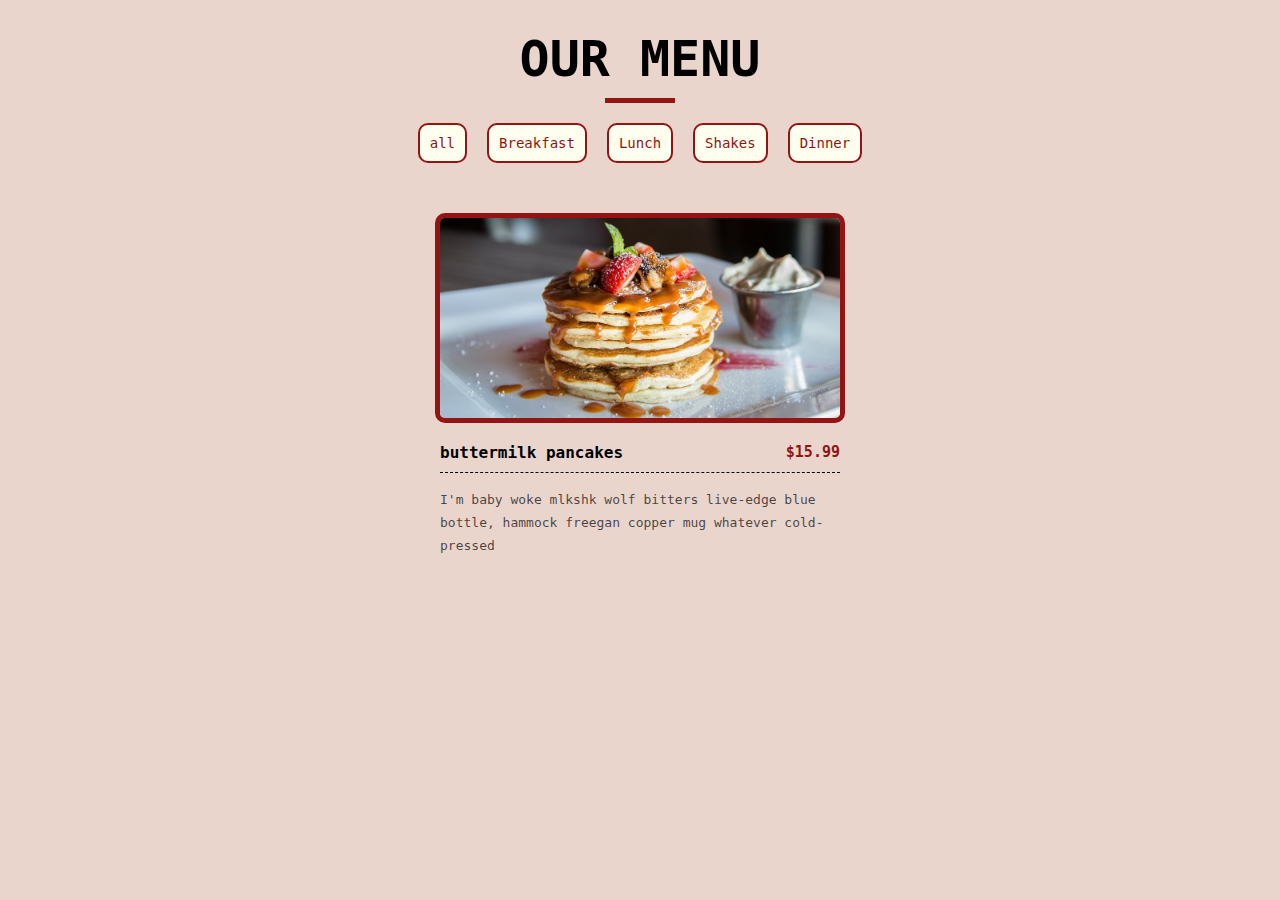
==== project8/index.html @ c80edffa "update projects" ====
<!DOCTYPE html>
<html lang="en">

<head>
    <meta charset="UTF-8">
    <meta http-equiv="X-UA-Compatible" content="IE=edge">
    <meta name="viewport" content="width=device-width, initial-scale=1.0">
    <link rel="stylesheet" href="https://cdnjs.cloudflare.com/ajax/libs/font-awesome/5.14.0/css/all.min.css" />
    <link rel="stylesheet" href="style.css">
    <title>Restaurant Menu Page</title>
</head>

<body>
    <section>
        <H1>Our Menu</H1>
        <div class="line"></div>
        <div class="btn-container">
            <button>all</button>
            <button>Breakfast</button>
            <button>Lunch</button>
            <button>Shakes</button>
            <button>Dinner</button>
        </div>

        <section class="article-center">
            <article class="container">
                <img class="photo" src="images/item-1.jpeg">
                <div class="info-article">
                    <header class="header-container">
                        <h4 class="name">buttermilk pancakes</h4>
                        <h4 class="price">$15.99</h4>
                    </header>
                    <p class="info">I'm baby woke mlkshk wolf bitters live-edge blue bottle, hammock freegan copper mug whatever cold-pressed</p>
                </div>
            </article>
        </section>
    </section>


    <script src="main.js"></script>
</body>

</html>
---- project8/style.css ----
* {
    font-family: monospace;
    margin: 0;
}

:root {
    --bg-yellow: #fffff0;
    --red: #941313;
    --bg-body: #a0421c38;
    --transition: all 0.3s linear;
    --shadow: 4px 10px 10px rgba(0, 0, 0, 0.3);
}

button {
    border: none;
    background-color: transparent;

    border: 2px solid var(--red);
    color: var(--red);
    background-color: var(--bg-yellow);
    padding: 10px;
    border-radius: 10px;
    font-size: 14px;

}

button:hover {
    cursor: pointer;
    background-color: var(--red);
    color: var(--bg-yellow);
    transition: var(--transition);
}

body {
    background-color: var(--bg-body);
}

.line {
    background-color: #941313;
    width: 70px;
    height: 5px;

    margin: 0 auto;
}

h1 {
    text-align: center;
    text-transform: uppercase;
    font-size: 50px;
    margin: 30px 0 10px 0;
}

.btn-container {
    display: flex;
    justify-content: center;
    padding: 0 1rem;
    gap: 20px;

    margin-top: 20px;
}

.photo {
    display: block;
    height: 200px;
    width: 100%;
    object-fit: cover;

    border: var(--red) solid 5px;
    border-radius: 10px;
}

.container {
    display: flex;
    flex-direction: column;
    align-items: center;

    margin: 0 2rem;
    max-width: 400px;

   
}

.article-center {
    display: flex;
    align-items: center;
    flex-direction: column;
    gap: 40px;
    margin-top: 50px;
}

.header-container {
    display: flex;
    justify-content: space-between;

    border-bottom: 1px dashed;
    padding-bottom: 10px;
}

.info-article {
    margin-top: 20px;

}

.name {
    font-size: 16px;
}

.price {
    font-size: 15px;
    color: var(--red);
}

.info {
    margin-top: 15px;
    line-height: 23px;
    color: rgba(0, 0, 0, 0.7);
}
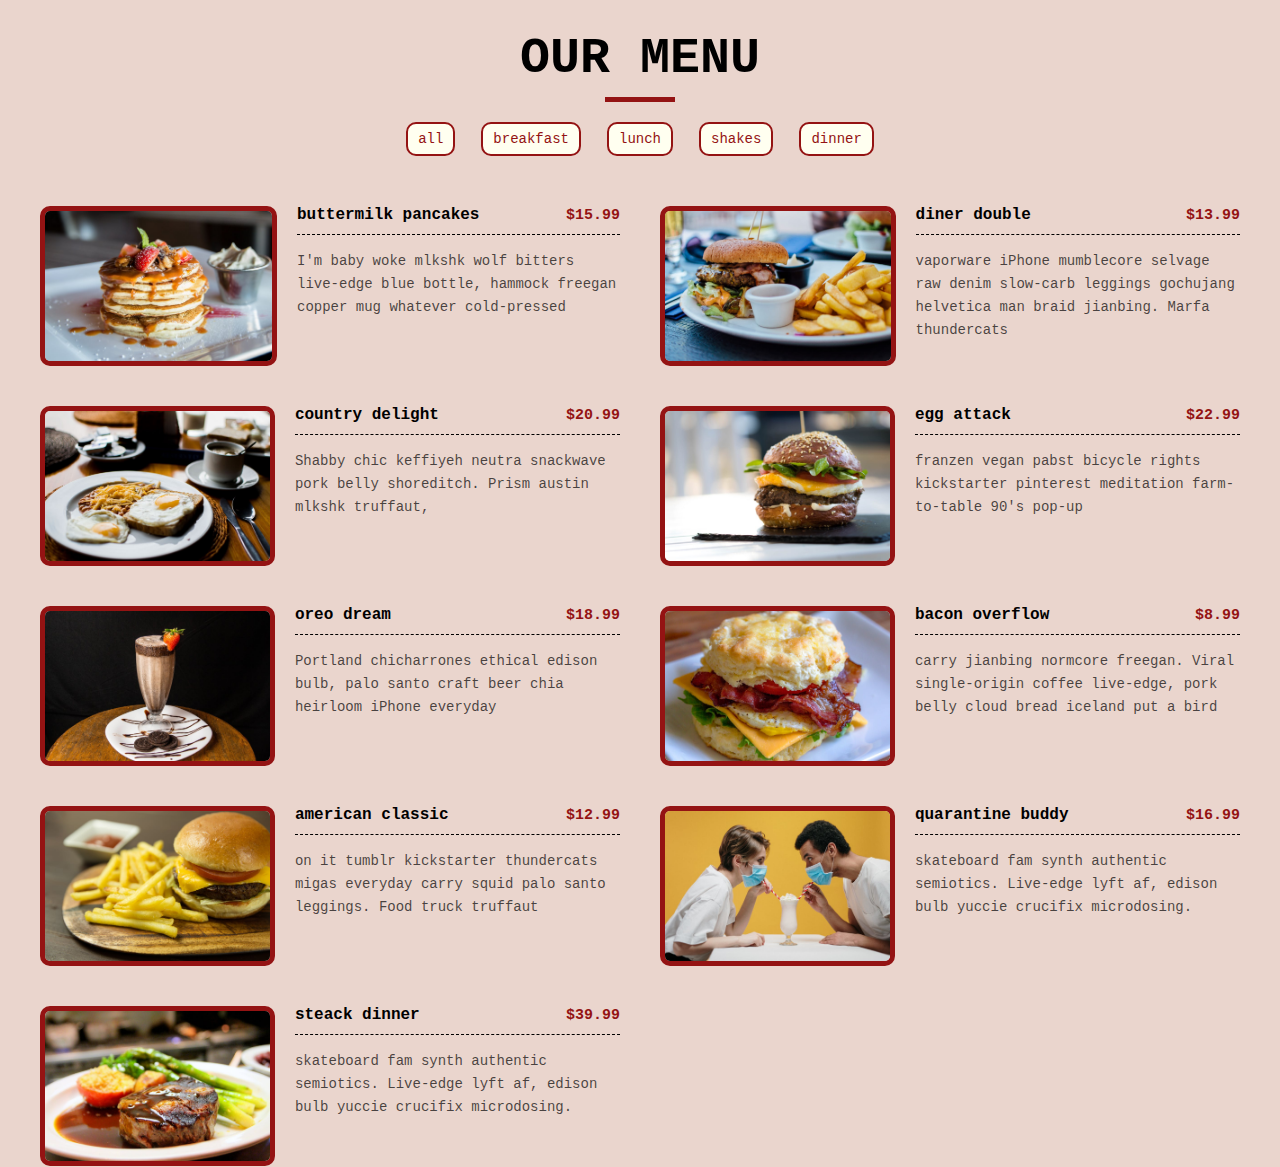
==== commit 0a98a847: "project8 done" ====
--- a/project8/index.html
+++ b/project8/index.html
@@ -6,7 +6,7 @@
     <meta http-equiv="X-UA-Compatible" content="IE=edge">
     <meta name="viewport" content="width=device-width, initial-scale=1.0">
     <link rel="stylesheet" href="https://cdnjs.cloudflare.com/ajax/libs/font-awesome/5.14.0/css/all.min.css" />
-    <link rel="stylesheet" href="style.css">
+    <link rel="stylesheet" href="styles/style.css">
     <title>Restaurant Menu Page</title>
 </head>
 
@@ -15,25 +15,10 @@
         <H1>Our Menu</H1>
         <div class="line"></div>
         <div class="btn-container">
-            <button>all</button>
-            <button>Breakfast</button>
-            <button>Lunch</button>
-            <button>Shakes</button>
-            <button>Dinner</button>
+
         </div>
 
-        <section class="article-center">
-            <article class="container">
-                <img class="photo" src="images/item-1.jpeg">
-                <div class="info-article">
-                    <header class="header-container">
-                        <h4 class="name">buttermilk pancakes</h4>
-                        <h4 class="price">$15.99</h4>
-                    </header>
-                    <p class="info">I'm baby woke mlkshk wolf bitters live-edge blue bottle, hammock freegan copper mug whatever cold-pressed</p>
-                </div>
-            </article>
-        </section>
+        <section class="article-center"></section>
     </section>
 
 
--- a/project8/styles/style.css
+++ b/project8/styles/style.css
@@ -0,0 +1,145 @@
+* {
+  font-family: monospace;
+  margin: 0;
+}
+
+button {
+  border: none;
+  background-color: transparent;
+  border: 2px solid #941313;
+  color: #941313;
+  background-color: #fffff0;
+  padding: 7px 10px;
+  border-radius: 10px;
+  font-size: 14px;
+}
+button:hover {
+  cursor: pointer;
+  background-color: #941313;
+  color: #fffff0;
+  transition: all 0.3s linear;
+}
+
+body {
+  background-color: rgba(160, 66, 28, 0.2196078431);
+}
+
+.line {
+  background-color: #941313;
+  width: 70px;
+  height: 5px;
+  margin: 0 auto;
+}
+
+h1 {
+  text-align: center;
+  text-transform: uppercase;
+  font-size: 50px;
+  margin: 30px 0 10px 0;
+}
+
+.btn-container {
+  display: flex;
+  justify-content: center;
+  align-items: baseline;
+  flex-direction: row;
+  padding: 0 1rem;
+  gap: 1rem;
+  margin-top: 20px;
+}
+
+.container {
+  display: flex;
+  justify-content: baseline;
+  align-items: center;
+  flex-direction: column;
+  margin: 0 2rem;
+  max-width: 400px;
+}
+.container .photo {
+  display: block;
+  height: 200px;
+  width: 410px;
+  -o-object-fit: cover;
+     object-fit: cover;
+  border: #941313 solid 5px;
+  border-radius: 10px;
+}
+
+.article-center {
+  display: flex;
+  justify-content: baseline;
+  align-items: center;
+  flex-direction: column;
+  gap: 40px;
+  margin-top: 50px;
+}
+
+.header-container {
+  display: flex;
+  justify-content: space-between;
+  align-items: baseline;
+  flex-direction: row;
+  border-bottom: 1px dashed;
+  padding-bottom: 10px;
+}
+.header-container .name {
+  font-size: 16px;
+}
+.header-container .price {
+  font-size: 15px;
+  color: #941313;
+}
+
+.info-article {
+  margin-top: 20px;
+}
+.info-article .info {
+  margin-top: 15px;
+  line-height: 23px;
+  color: rgba(0, 0, 0, 0.7);
+}
+
+@media screen and (min-width: 850px) {
+  .btn-container {
+    gap: 2rem;
+  }
+  .container {
+    display: flex;
+    justify-content: center;
+    align-items: flex-start;
+    flex-direction: row;
+    max-width: 640px;
+    gap: 20px;
+  }
+  .container .photo {
+    height: 175px;
+    width: 255px;
+  }
+  .container .info-article {
+    margin: 0;
+  }
+  .container .info-article .info {
+    font-size: 14px;
+  }
+}
+@media screen and (min-width: 1200px) {
+  .article-center {
+    display: flex;
+    justify-content: space-between;
+    align-items: baseline;
+    flex-direction: row;
+    flex-wrap: wrap;
+    max-width: 1200px;
+    margin: 0 auto;
+    margin-top: 50px;
+  }
+  .container {
+    max-width: 580px;
+    margin: 0;
+  }
+  .container .photo {
+    height: 150px;
+    width: 227px;
+  }
+}/*# sourceMappingURL=style.css.map */